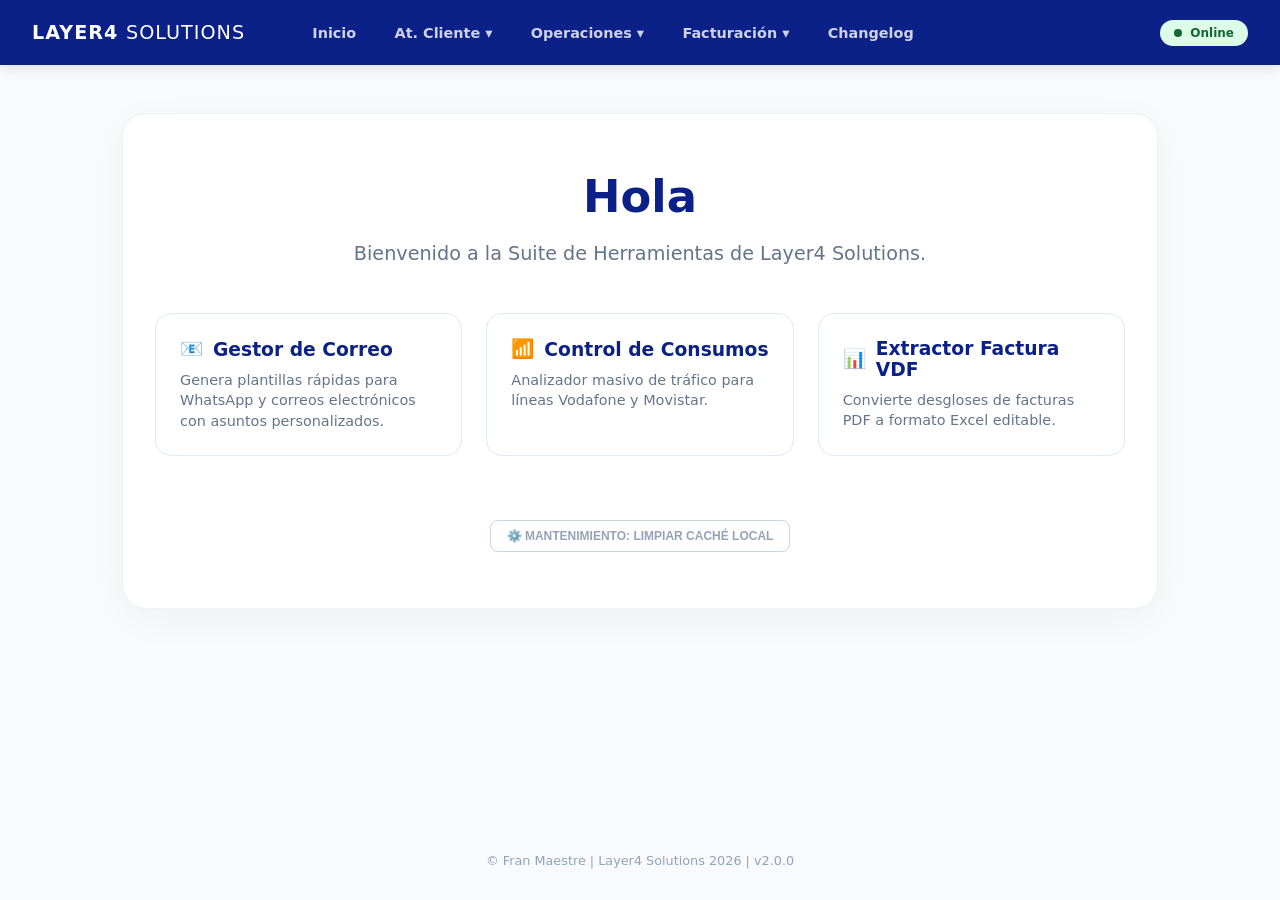
==== index.html @ 0f479251 "Add files via upload" ====
<!DOCTYPE html>
<html lang="es">
<head>
    <meta charset="UTF-8">
    <meta name="viewport" content="width=device-width, initial-scale=1.0">
    <title>Layer4 Solutions - Business Suite v1.9</title>
    <link rel="manifest" href="manifest.json">
    <style>
        :root {
            --primary: #0b2187;
            --primary-light: #1e3a8a;
            --bg: #f8fafc;
            --text-dark: #2d3748;
            --secondary: #64748b;
            --accent: #10b981;
            --white: #ffffff;
        }

        body {
            font-family: 'Segoe UI', system-ui, -apple-system, sans-serif;
            margin: 0;
            background: var(--bg);
            color: var(--text-dark);
            display: flex;
            flex-direction: column;
            min-height: 100vh;
        }

        /* --- NAVEGACIÓN SUPERIOR --- */
        nav {
            background: var(--primary);
            color: white;
            height: 65px;
            display: flex;
            align-items: center;
            padding: 0 2rem;
            position: sticky;
            top: 0;
            z-index: 1000;
            box-shadow: 0 4px 12px rgba(0,0,0,0.1);
        }

        .logo {
            font-weight: 800;
            font-size: 1.2rem;
            margin-right: 3rem;
            letter-spacing: 1px;
            cursor: default;
        }

        .nav-links {
            display: flex;
            list-style: none;
            margin: 0;
            padding: 0;
            height: 100%;
        }

        .nav-item {
            position: relative;
            height: 100%;
            display: flex;
            align-items: center;
        }

        .nav-link {
            padding: 0 1.2rem;
            text-decoration: none;
            color: rgba(255,255,255,0.8);
            font-weight: 600;
            font-size: 0.9rem;
            height: 100%;
            display: flex;
            align-items: center;
            transition: 0.3s;
        }

        .nav-item:hover > .nav-link {
            color: white;
            background: rgba(255,255,255,0.1);
        }

        /* --- DESPLEGABLES (DROPDOWNS) --- */
        .dropdown {
            position: absolute;
            top: 65px;
            left: 0;
            background: white;
            min-width: 220px;
            box-shadow: 0 8px 20px rgba(0,0,0,0.15);
            border-radius: 0 0 8px 8px;
            display: none;
            flex-direction: column;
            overflow: hidden;
            border: 1px solid #e2e8f0;
        }

        .nav-item:hover .dropdown {
            display: flex;
            animation: fadeIn 0.2s ease-out;
        }

        .dropdown-item {
            padding: 14px 20px;
            text-decoration: none;
            color: var(--text-dark);
            font-size: 0.85rem;
            font-weight: 500;
            transition: 0.2s;
            border-bottom: 1px solid #f1f5f9;
        }

        .dropdown-item:last-child { border-bottom: none; }

        .dropdown-item:hover {
            background: #f8fafc;
            color: var(--primary);
            padding-left: 25px;
        }

        @keyframes fadeIn {
            from { opacity: 0; transform: translateY(-10px); }
            to { opacity: 1; transform: translateY(0); }
        }

        /* --- INDICADOR DE RED --- */
        .status-container {
            margin-left: auto;
            display: flex;
            align-items: center;
        }

        #network-status {
            font-size: 0.75rem;
            font-weight: 700;
            padding: 6px 14px;
            border-radius: 20px;
            display: flex;
            align-items: center;
            gap: 8px;
            transition: 0.3s;
        }
        .online { background: #dcfce7; color: #166534; }
        .offline { background: #fee2e2; color: #991b1b; }
        .status-dot { width: 8px; height: 8px; border-radius: 50%; background: currentColor; }

        /* --- CONTENIDO PRINCIPAL --- */
        .container {
            flex: 1;
            padding: 3rem 2rem;
            max-width: 1100px;
            margin: 0 auto;
            width: 100%;
            box-sizing: border-box;
        }

        .welcome-card {
            background: white;
            padding: 3.5rem 2rem;
            border-radius: 24px;
            box-shadow: 0 10px 40px rgba(0,0,0,0.04);
            text-align: center;
            border: 1px solid #edf2f7;
        }

        h1 { font-size: 2.8rem; margin-top: 0; margin-bottom: 0.5rem; color: var(--primary); }
        .subtitle { color: var(--secondary); font-size: 1.2rem; margin-bottom: 3rem; }

        .grid-apps {
            display: grid;
            grid-template-columns: repeat(auto-fit, minmax(300px, 1fr));
            gap: 1.5rem;
            text-align: left;
        }

        .app-card {
            padding: 1.5rem;
            background: #fff;
            border-radius: 16px;
            border: 1px solid #e2e8f0;
            text-decoration: none;
            color: inherit;
            transition: all 0.3s ease;
            display: flex;
            flex-direction: column;
            gap: 10px;
        }

        .app-card:hover {
            border-color: var(--primary);
            transform: translateY(-5px);
            box-shadow: 0 12px 20px rgba(11, 33, 135, 0.08);
        }

        .app-card h3 { margin: 0; color: var(--primary); display: flex; align-items: center; gap: 10px; }
        .app-card p { margin: 0; font-size: 0.9rem; color: var(--secondary); line-height: 1.4; }

        /* --- FOOTER & MANTENIMIENTO --- */
        footer { margin-top: auto; padding: 2rem; text-align: center; }
        
        .btn-clean {
            background: white; border: 1px solid #cbd5e1;
            color: #94a3b8; padding: 8px 16px; border-radius: 8px;
            font-size: 0.75rem; cursor: pointer; transition: 0.3s;
            font-weight: 600;
        }
        .btn-clean:hover { color: #f56565; border-color: #f56565; background: #fff5f5; }

        /* --- POPUP ACTUALIZACIÓN --- */
        #update-toast {
            position: fixed; bottom: 30px; right: 30px; background: #1e293b; color: white;
            padding: 1.2rem 1.8rem; border-radius: 16px; display: none; align-items: center; gap: 20px;
            box-shadow: 0 20px 40px rgba(0,0,0,0.4); z-index: 10001;
            animation: slideIn 0.5s cubic-bezier(0.175, 0.885, 0.32, 1.275);
        }
        @keyframes slideIn { from { transform: translateY(100px); opacity: 0; } to { transform: translateY(0); opacity: 1; } }

        .btn-update-now {
            background: var(--accent); border: none; color: white; padding: 10px 20px;
            border-radius: 8px; cursor: pointer; font-weight: 800; font-size: 0.9rem;
        }
    </style>
</head>
<body>

    <nav>
        <div class="logo">LAYER4 <span style="font-weight: 300;">SOLUTIONS</span></div>
        
        <ul class="nav-links">
            <li class="nav-item"><a href="index.html" class="nav-link">Inicio</a></li>
            
            <li class="nav-item">
                <a href="#" class="nav-link">At. Cliente ▾</a>
                <div class="dropdown">
                    <a href="atencion_cliente.html" class="dropdown-item">Gestor y Correo</a>
                </div>
            </li>

            <li class="nav-item">
                <a href="#" class="nav-link">Operaciones ▾</a>
                <div class="dropdown">
                    <a href="consumos_v3.html" class="dropdown-item">Consumos Roaming</a>
                </div>
            </li>

            <li class="nav-item">
                <a href="#" class="nav-link">Facturación ▾</a>
                <div class="dropdown">
                    <a href="vozydatos_exp.html" class="dropdown-item">Vodafone (PDF)</a>
                    <a href="calculadoras.html" class="dropdown-item">Herramientas precios</a>
                </div>
            </li>

            <li class="nav-item"><a href="changelog.html" class="nav-link">Changelog</a></li>
        </ul>

        <div class="status-container">
            <div id="network-status" class="online">
                <div class="status-dot"></div>
                <span id="status-text">Online</span>
            </div>
        </div>
    </nav>

    <main class="container">
        <div class="welcome-card">
            <h1>Hola</h1>
            <p class="subtitle">Bienvenido a la Suite de Herramientas de Layer4 Solutions.</p>
            
            <div class="grid-apps">
                <a href="atencion_cliente.html" class="app-card">
                    <h3><span>📧</span> Gestor de Correo</h3>
                    <p>Genera plantillas rápidas para WhatsApp y correos electrónicos con asuntos personalizados.</p>
                </a>
                <a href="consumos_v3.html" class="app-card">
                    <h3><span>📶</span> Control de Consumos</h3>
                    <p>Analizador masivo de tráfico para líneas Vodafone y Movistar.</p>
                </a>
                <a href="vozydatos_exp.html" class="app-card">
                    <h3><span>📊</span> Extractor Factura VDF</h3>
                    <p>Convierte desgloses de facturas PDF a formato Excel editable.</p>
                </a>
            </div>

            <div style="margin-top: 4rem;">
                <button class="btn-clean" onclick="limpiarCacheManual()">⚙️ MANTENIMIENTO: LIMPIAR CACHÉ LOCAL</button>
            </div>
        </div>
    </main>

    <footer>
        <div style="font-size: 0.8rem; color: #94a3b8;">
            &copy; Fran Maestre | Layer4 Solutions 2026 | v2.0.0
        </div>
    </footer>

    <div id="update-toast">
        <div style="display: flex; flex-direction: column; gap: 4px;">
            <span style="font-weight: 800; font-size: 1rem;">🚀 Actualización disponible</span>
            <span style="font-size: 0.8rem; opacity: 0.8;">Hay una nueva versión de la suite lista.</span>
        </div>
        <button class="btn-update-now" onclick="actualizarApp()">ACTUALIZAR</button>
    </div>

    <script>
        // --- GESTIÓN DE ESTADO DE RED ---
        function updateOnlineStatus() {
            const status = document.getElementById('network-status');
            const text = document.getElementById('status-text');
            if (navigator.onLine) {
                status.className = 'online';
                text.innerText = 'Online';
            } else {
                status.className = 'offline';
                text.innerText = 'Modo Offline';
            }
        }
        window.addEventListener('online', updateOnlineStatus);
        window.addEventListener('offline', updateOnlineStatus);
        updateOnlineStatus();

        // --- LÓGICA PWA (Service Worker y Actualización) ---
        let newWorker;

        if ('serviceWorker' in navigator) {
            // Registramos el sw sin timestamp para evitar bucles, el navegador ya gestiona el cambio de archivo
            navigator.serviceWorker.register('sw.js').then(reg => {
                
                // Comprobamos si hay una actualización esperando de una sesión anterior
                if (reg.waiting) {
                    newWorker = reg.waiting;
                    showUpdateToast();
                }

                reg.addEventListener('updatefound', () => {
                    newWorker = reg.installing;
                    newWorker.addEventListener('statechange', () => {
                        // Solo mostramos el aviso cuando el nuevo SW está instalado
                        if (newWorker.state === 'installed' && navigator.serviceWorker.controller) {
                            showUpdateToast();
                        }
                    });
                });
            });

            // Escuchar el cambio de controlador para recargar la página
            let refreshing = false;
            navigator.serviceWorker.addEventListener('controllerchange', () => {
                if (refreshing) return;
                window.location.reload();
                refreshing = true;
            });
        }

        function showUpdateToast() {
            document.getElementById('update-toast').style.display = 'flex';
        }

        function actualizarApp() {
            if (newWorker) {
                newWorker.postMessage({ action: 'skipWaiting' });
            }
        }

        // --- LIMPIEZA MANUAL DE EMERGENCIA ---
        async function limpiarCacheManual() {
            if (confirm("Esta acción borrará todos los archivos guardados localmente y forzará la descarga de la última versión desde GitHub. ¿Continuar?")) {
                try {
                    const cacheNames = await caches.keys();
                    await Promise.all(cacheNames.map(name => caches.delete(name)));
                    
                    const registrations = await navigator.serviceWorker.getRegistrations();
                    for (let registration of registrations) {
                        await registration.unregister();
                    }
                    
                    alert("Caché limpiada. La aplicación se reiniciará.");
                    window.location.reload(true);
                } catch (err) {
                    alert("Error al limpiar la caché: " + err);
                }
            }
        }
    </script>
</body>
</html>
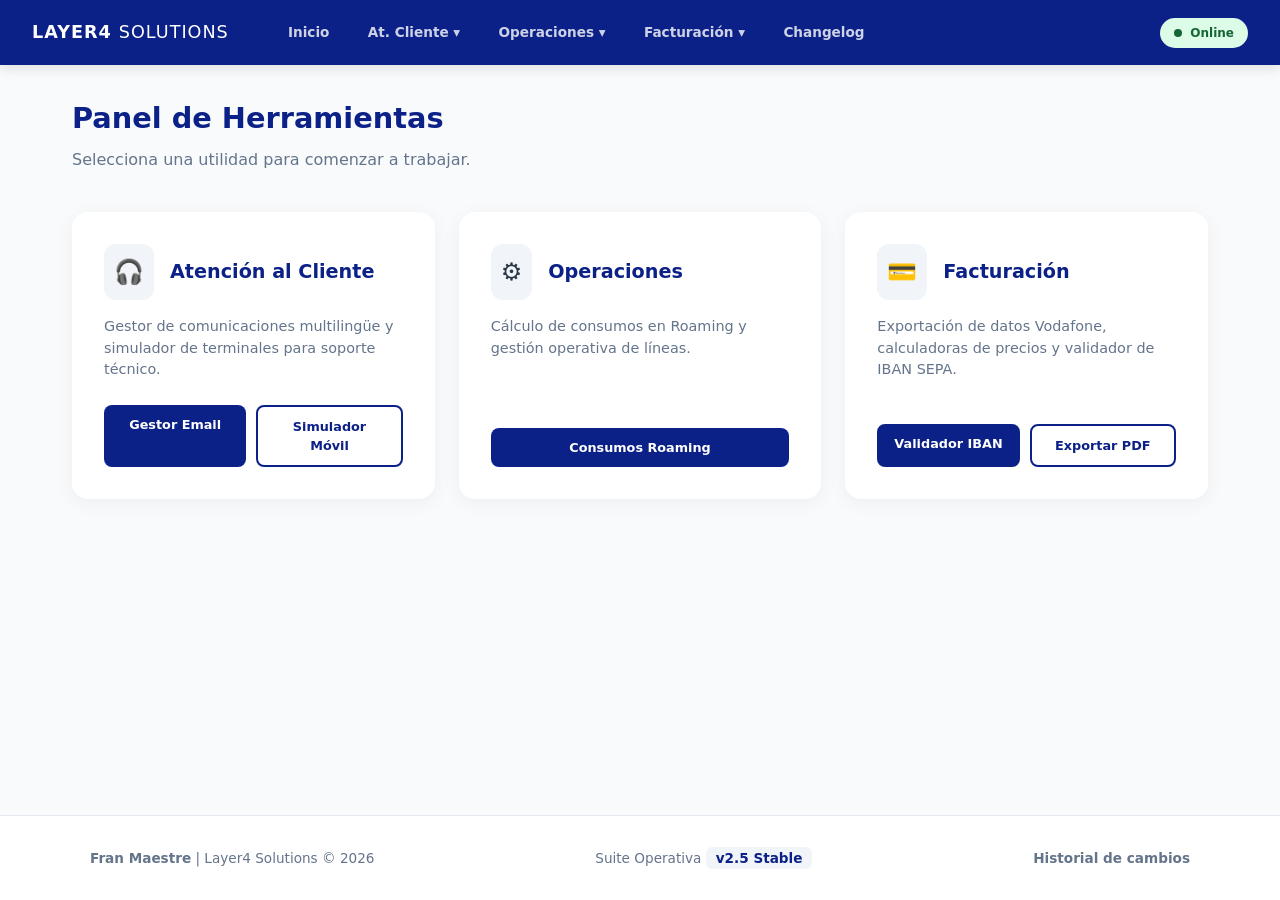
==== commit ecdd1e95: "Add files via upload" ====
--- a/index.html
+++ b/index.html
@@ -3,384 +3,76 @@
 <head>
     <meta charset="UTF-8">
     <meta name="viewport" content="width=device-width, initial-scale=1.0">
-    <title>Layer4 Solutions - Business Suite v1.9</title>
+    <title>Layer4 Solutions - Business Suite v2.5</title>
     <link rel="manifest" href="manifest.json">
-    <style>
-        :root {
-            --primary: #0b2187;
-            --primary-light: #1e3a8a;
-            --bg: #f8fafc;
-            --text-dark: #2d3748;
-            --secondary: #64748b;
-            --accent: #10b981;
-            --white: #ffffff;
-        }
-
-        body {
-            font-family: 'Segoe UI', system-ui, -apple-system, sans-serif;
-            margin: 0;
-            background: var(--bg);
-            color: var(--text-dark);
-            display: flex;
-            flex-direction: column;
-            min-height: 100vh;
-        }
-
-        /* --- NAVEGACIÓN SUPERIOR --- */
-        nav {
-            background: var(--primary);
-            color: white;
-            height: 65px;
-            display: flex;
-            align-items: center;
-            padding: 0 2rem;
-            position: sticky;
-            top: 0;
-            z-index: 1000;
-            box-shadow: 0 4px 12px rgba(0,0,0,0.1);
-        }
-
-        .logo {
-            font-weight: 800;
-            font-size: 1.2rem;
-            margin-right: 3rem;
-            letter-spacing: 1px;
-            cursor: default;
-        }
-
-        .nav-links {
-            display: flex;
-            list-style: none;
-            margin: 0;
-            padding: 0;
-            height: 100%;
-        }
-
-        .nav-item {
-            position: relative;
-            height: 100%;
-            display: flex;
-            align-items: center;
-        }
-
-        .nav-link {
-            padding: 0 1.2rem;
-            text-decoration: none;
-            color: rgba(255,255,255,0.8);
-            font-weight: 600;
-            font-size: 0.9rem;
-            height: 100%;
-            display: flex;
-            align-items: center;
-            transition: 0.3s;
-        }
-
-        .nav-item:hover > .nav-link {
-            color: white;
-            background: rgba(255,255,255,0.1);
-        }
-
-        /* --- DESPLEGABLES (DROPDOWNS) --- */
-        .dropdown {
-            position: absolute;
-            top: 65px;
-            left: 0;
-            background: white;
-            min-width: 220px;
-            box-shadow: 0 8px 20px rgba(0,0,0,0.15);
-            border-radius: 0 0 8px 8px;
-            display: none;
-            flex-direction: column;
-            overflow: hidden;
-            border: 1px solid #e2e8f0;
-        }
-
-        .nav-item:hover .dropdown {
-            display: flex;
-            animation: fadeIn 0.2s ease-out;
-        }
-
-        .dropdown-item {
-            padding: 14px 20px;
-            text-decoration: none;
-            color: var(--text-dark);
-            font-size: 0.85rem;
-            font-weight: 500;
-            transition: 0.2s;
-            border-bottom: 1px solid #f1f5f9;
-        }
-
-        .dropdown-item:last-child { border-bottom: none; }
-
-        .dropdown-item:hover {
-            background: #f8fafc;
-            color: var(--primary);
-            padding-left: 25px;
-        }
-
-        @keyframes fadeIn {
-            from { opacity: 0; transform: translateY(-10px); }
-            to { opacity: 1; transform: translateY(0); }
-        }
-
-        /* --- INDICADOR DE RED --- */
-        .status-container {
-            margin-left: auto;
-            display: flex;
-            align-items: center;
-        }
-
-        #network-status {
-            font-size: 0.75rem;
-            font-weight: 700;
-            padding: 6px 14px;
-            border-radius: 20px;
-            display: flex;
-            align-items: center;
-            gap: 8px;
-            transition: 0.3s;
-        }
-        .online { background: #dcfce7; color: #166534; }
-        .offline { background: #fee2e2; color: #991b1b; }
-        .status-dot { width: 8px; height: 8px; border-radius: 50%; background: currentColor; }
-
-        /* --- CONTENIDO PRINCIPAL --- */
-        .container {
-            flex: 1;
-            padding: 3rem 2rem;
-            max-width: 1100px;
-            margin: 0 auto;
-            width: 100%;
-            box-sizing: border-box;
-        }
-
-        .welcome-card {
-            background: white;
-            padding: 3.5rem 2rem;
-            border-radius: 24px;
-            box-shadow: 0 10px 40px rgba(0,0,0,0.04);
-            text-align: center;
-            border: 1px solid #edf2f7;
-        }
-
-        h1 { font-size: 2.8rem; margin-top: 0; margin-bottom: 0.5rem; color: var(--primary); }
-        .subtitle { color: var(--secondary); font-size: 1.2rem; margin-bottom: 3rem; }
-
-        .grid-apps {
-            display: grid;
-            grid-template-columns: repeat(auto-fit, minmax(300px, 1fr));
-            gap: 1.5rem;
-            text-align: left;
-        }
-
-        .app-card {
-            padding: 1.5rem;
-            background: #fff;
-            border-radius: 16px;
-            border: 1px solid #e2e8f0;
-            text-decoration: none;
-            color: inherit;
-            transition: all 0.3s ease;
-            display: flex;
-            flex-direction: column;
-            gap: 10px;
-        }
-
-        .app-card:hover {
-            border-color: var(--primary);
-            transform: translateY(-5px);
-            box-shadow: 0 12px 20px rgba(11, 33, 135, 0.08);
-        }
-
-        .app-card h3 { margin: 0; color: var(--primary); display: flex; align-items: center; gap: 10px; }
-        .app-card p { margin: 0; font-size: 0.9rem; color: var(--secondary); line-height: 1.4; }
-
-        /* --- FOOTER & MANTENIMIENTO --- */
-        footer { margin-top: auto; padding: 2rem; text-align: center; }
-        
-        .btn-clean {
-            background: white; border: 1px solid #cbd5e1;
-            color: #94a3b8; padding: 8px 16px; border-radius: 8px;
-            font-size: 0.75rem; cursor: pointer; transition: 0.3s;
-            font-weight: 600;
-        }
-        .btn-clean:hover { color: #f56565; border-color: #f56565; background: #fff5f5; }
-
-        /* --- POPUP ACTUALIZACIÓN --- */
-        #update-toast {
-            position: fixed; bottom: 30px; right: 30px; background: #1e293b; color: white;
-            padding: 1.2rem 1.8rem; border-radius: 16px; display: none; align-items: center; gap: 20px;
-            box-shadow: 0 20px 40px rgba(0,0,0,0.4); z-index: 10001;
-            animation: slideIn 0.5s cubic-bezier(0.175, 0.885, 0.32, 1.275);
-        }
-        @keyframes slideIn { from { transform: translateY(100px); opacity: 0; } to { transform: translateY(0); opacity: 1; } }
-
-        .btn-update-now {
-            background: var(--accent); border: none; color: white; padding: 10px 20px;
-            border-radius: 8px; cursor: pointer; font-weight: 800; font-size: 0.9rem;
-        }
-    </style>
-</head>
+    
+    <link rel="stylesheet" href="style/style.css"> <link rel="stylesheet" href="style/index.css"> </head>
 <body>
 
-    <nav>
-        <div class="logo">LAYER4 <span style="font-weight: 300;">SOLUTIONS</span></div>
-        
-        <ul class="nav-links">
-            <li class="nav-item"><a href="index.html" class="nav-link">Inicio</a></li>
-            
-            <li class="nav-item">
-                <a href="#" class="nav-link">At. Cliente ▾</a>
-                <div class="dropdown">
-                    <a href="atencion_cliente.html" class="dropdown-item">Gestor y Correo</a>
+    <div id="nav-placeholder"></div>
+
+    <main class="main-content">
+        <header style="margin-bottom: 2.5rem;">
+            <h1 style="font-size: 1.8rem; margin-bottom: 0.5rem; color: var(--primary);">Panel de Herramientas</h1>
+            <p style="color: var(--secondary);">Selecciona una utilidad para comenzar a trabajar.</p>
+        </header>
+
+        <div class="tool-grid">
+            <div class="card">
+                <div class="card-header">
+                    <span class="card-icon">🎧</span>
+                    <h3>Atención al Cliente</h3>
                 </div>
-            </li>
-
-            <li class="nav-item">
-                <a href="#" class="nav-link">Operaciones ▾</a>
-                <div class="dropdown">
-                    <a href="consumos_v3.html" class="dropdown-item">Consumos Roaming</a>
+                <p>Gestor de comunicaciones multilingüe y simulador de terminales para soporte técnico.</p>
+                <div class="btn-group">
+                    <a href="atencion_cliente.html" class="btn">Gestor Email</a>
+                    <a href="guias_terminales.html" class="btn btn-outline">Simulador Móvil</a>
                 </div>
-            </li>
-
-            <li class="nav-item">
-                <a href="#" class="nav-link">Facturación ▾</a>
-                <div class="dropdown">
-                    <a href="vozydatos_exp.html" class="dropdown-item">Vodafone (PDF)</a>
-                    <a href="calculadoras.html" class="dropdown-item">Herramientas precios</a>
-                </div>
-            </li>
-
-            <li class="nav-item"><a href="changelog.html" class="nav-link">Changelog</a></li>
-        </ul>
-
-        <div class="status-container">
-            <div id="network-status" class="online">
-                <div class="status-dot"></div>
-                <span id="status-text">Online</span>
-            </div>
-        </div>
-    </nav>
-
-    <main class="container">
-        <div class="welcome-card">
-            <h1>Hola</h1>
-            <p class="subtitle">Bienvenido a la Suite de Herramientas de Layer4 Solutions.</p>
-            
-            <div class="grid-apps">
-                <a href="atencion_cliente.html" class="app-card">
-                    <h3><span>📧</span> Gestor de Correo</h3>
-                    <p>Genera plantillas rápidas para WhatsApp y correos electrónicos con asuntos personalizados.</p>
-                </a>
-                <a href="consumos_v3.html" class="app-card">
-                    <h3><span>📶</span> Control de Consumos</h3>
-                    <p>Analizador masivo de tráfico para líneas Vodafone y Movistar.</p>
-                </a>
-                <a href="vozydatos_exp.html" class="app-card">
-                    <h3><span>📊</span> Extractor Factura VDF</h3>
-                    <p>Convierte desgloses de facturas PDF a formato Excel editable.</p>
-                </a>
             </div>
 
-            <div style="margin-top: 4rem;">
-                <button class="btn-clean" onclick="limpiarCacheManual()">⚙️ MANTENIMIENTO: LIMPIAR CACHÉ LOCAL</button>
+            <div class="card">
+                <div class="card-header">
+                    <span class="card-icon">⚙️</span>
+                    <h3>Operaciones</h3>
+                </div>
+                <p>Cálculo de consumos en Roaming y gestión operativa de líneas.</p>
+                <div class="btn-group">
+                    <a href="consumos_v3.html" class="btn">Consumos Roaming</a>
+                </div>
             </div>
+
+            <div class="card">
+                <div class="card-header">
+                    <span class="card-icon">💳</span>
+                    <h3>Facturación</h3>
+                </div>
+                <p>Exportación de datos Vodafone, calculadoras de precios y validador de IBAN SEPA.</p>
+                <div class="btn-group">
+                    <a href="validador_iban.html" class="btn">Validador IBAN</a>
+                    <a href="vozydatos_exp.html" class="btn btn-outline">Exportar PDF</a>
+                </div>
+            </div>
+            <!--
+            <div class="card">
+                <div class="card-header">
+                    <span class="card-icon">📋</span>
+                    <h3>Historial</h3>
+                </div>
+                <p>Registro de actualizaciones, correcciones de errores y nuevas funcionalidades.</p>
+                <div class="btn-group">
+                    <a href="changelog.html" class="btn">Ver Changelog</a>
+                </div>
+            </div> -->
         </div>
     </main>
 
-    <footer>
-        <div style="font-size: 0.8rem; color: #94a3b8;">
-            &copy; Fran Maestre | Layer4 Solutions 2026 | v2.0.0
-        </div>
-    </footer>
+    <div id="footer-placeholder"></div>
 
     <div id="update-toast">
-        <div style="display: flex; flex-direction: column; gap: 4px;">
-            <span style="font-weight: 800; font-size: 1rem;">🚀 Actualización disponible</span>
-            <span style="font-size: 0.8rem; opacity: 0.8;">Hay una nueva versión de la suite lista.</span>
-        </div>
-        <button class="btn-update-now" onclick="actualizarApp()">ACTUALIZAR</button>
+        <span>🚀 Actualización v2.5 disponible</span>
+        <button onclick="actualizarApp()">Actualizar</button>
     </div>
 
-    <script>
-        // --- GESTIÓN DE ESTADO DE RED ---
-        function updateOnlineStatus() {
-            const status = document.getElementById('network-status');
-            const text = document.getElementById('status-text');
-            if (navigator.onLine) {
-                status.className = 'online';
-                text.innerText = 'Online';
-            } else {
-                status.className = 'offline';
-                text.innerText = 'Modo Offline';
-            }
-        }
-        window.addEventListener('online', updateOnlineStatus);
-        window.addEventListener('offline', updateOnlineStatus);
-        updateOnlineStatus();
-
-        // --- LÓGICA PWA (Service Worker y Actualización) ---
-        let newWorker;
-
-        if ('serviceWorker' in navigator) {
-            // Registramos el sw sin timestamp para evitar bucles, el navegador ya gestiona el cambio de archivo
-            navigator.serviceWorker.register('sw.js').then(reg => {
-                
-                // Comprobamos si hay una actualización esperando de una sesión anterior
-                if (reg.waiting) {
-                    newWorker = reg.waiting;
-                    showUpdateToast();
-                }
-
-                reg.addEventListener('updatefound', () => {
-                    newWorker = reg.installing;
-                    newWorker.addEventListener('statechange', () => {
-                        // Solo mostramos el aviso cuando el nuevo SW está instalado
-                        if (newWorker.state === 'installed' && navigator.serviceWorker.controller) {
-                            showUpdateToast();
-                        }
-                    });
-                });
-            });
-
-            // Escuchar el cambio de controlador para recargar la página
-            let refreshing = false;
-            navigator.serviceWorker.addEventListener('controllerchange', () => {
-                if (refreshing) return;
-                window.location.reload();
-                refreshing = true;
-            });
-        }
-
-        function showUpdateToast() {
-            document.getElementById('update-toast').style.display = 'flex';
-        }
-
-        function actualizarApp() {
-            if (newWorker) {
-                newWorker.postMessage({ action: 'skipWaiting' });
-            }
-        }
-
-        // --- LIMPIEZA MANUAL DE EMERGENCIA ---
-        async function limpiarCacheManual() {
-            if (confirm("Esta acción borrará todos los archivos guardados localmente y forzará la descarga de la última versión desde GitHub. ¿Continuar?")) {
-                try {
-                    const cacheNames = await caches.keys();
-                    await Promise.all(cacheNames.map(name => caches.delete(name)));
-                    
-                    const registrations = await navigator.serviceWorker.getRegistrations();
-                    for (let registration of registrations) {
-                        await registration.unregister();
-                    }
-                    
-                    alert("Caché limpiada. La aplicación se reiniciará.");
-                    window.location.reload(true);
-                } catch (err) {
-                    alert("Error al limpiar la caché: " + err);
-                }
-            }
-        }
-    </script>
+    <script src="scripts/main.js" defer></script>
 </body>
 </html>
--- a/style/style.css
+++ b/style/style.css
@@ -0,0 +1,250 @@
+/* =========================================
+   ESTILOS GLOBALES - LAYER4 SOLUTIONS v2.5
+   ========================================= */
+
+:root {
+    --primary: #0b2187;
+    --primary-light: #1e3a8a;
+    --bg: #f8fafc;
+    --text-dark: #2d3748;
+    --secondary: #64748b;
+    --accent: #10b981;
+    --white: #ffffff;
+    --error: #f56565;
+    --border: #e2e8f0;
+}
+
+* {
+    margin: 0;
+    padding: 0;
+    box-sizing: border-box;
+}
+
+body {
+    font-family: 'Segoe UI', system-ui, -apple-system, sans-serif;
+    background: var(--bg);
+    color: var(--text-dark);
+    display: flex;
+    flex-direction: column;
+    min-height: 100vh; /* Permite que el footer sea "sticky" */
+    line-height: 1.5;
+}
+
+/* --- NAVEGACIÓN PRINCIPAL --- */
+nav {
+    background: var(--primary);
+    color: var(--white);
+    height: 65px;
+    display: flex;
+    align-items: center;
+    padding: 0 2rem;
+    position: sticky;
+    top: 0;
+    z-index: 1000;
+    box-shadow: 0 4px 12px rgba(0,0,0,0.1);
+}
+
+.logo {
+    font-weight: 800;
+    font-size: 1.1rem;
+    margin-right: 2.5rem;
+    letter-spacing: 1px;
+}
+
+.nav-links {
+    display: flex;
+    list-style: none;
+    margin: 0;
+    padding: 0;
+    height: 100%;
+}
+
+.nav-item {
+    position: relative;
+    height: 100%;
+    display: flex;
+    align-items: center;
+}
+
+.nav-link {
+    padding: 0 1.2rem;
+    text-decoration: none;
+    color: rgba(255,255,255,0.8);
+    font-weight: 600;
+    font-size: 0.85rem;
+    height: 100%;
+    display: flex;
+    align-items: center;
+    transition: 0.2s;
+}
+
+.nav-item:hover > .nav-link {
+    color: var(--white);
+    background: rgba(255,255,255,0.1);
+}
+
+/* --- MENÚS DESPLEGABLES --- */
+.dropdown {
+    position: absolute;
+    top: 65px;
+    left: 0;
+    background: var(--white) !important;
+    min-width: 220px;
+    box-shadow: 0 8px 20px rgba(0,0,0,0.15);
+    display: none;
+    flex-direction: column;
+    border: 1px solid var(--border);
+    border-radius: 0 0 8px 8px;
+}
+
+.nav-item:hover .dropdown {
+    display: flex;
+}
+
+.dropdown-item {
+    padding: 14px 20px;
+    text-decoration: none;
+    color: var(--text-dark) !important;
+    font-size: 0.85rem;
+    font-weight: 600;
+    border-bottom: 1px solid #f1f5f9;
+    transition: 0.2s;
+}
+
+.dropdown-item:hover {
+    background: #f8fafc !important;
+    color: var(--primary) !important;
+    padding-left: 25px;
+}
+
+/* --- INDICADOR DE RED --- */
+.status-container {
+    margin-left: auto;
+}
+
+#network-status {
+    font-size: 0.75rem;
+    font-weight: 700;
+    padding: 6px 14px;
+    border-radius: 20px;
+    display: flex;
+    align-items: center;
+    gap: 8px;
+}
+
+.status-dot {
+    width: 8px;
+    height: 8px;
+    border-radius: 50%;
+    background: currentColor;
+}
+
+.online { background: #dcfce7; color: #166534; }
+.offline { background: #fee2e2; color: #991b1b; }
+
+/* --- CONTENIDO PRINCIPAL --- */
+.main-content {
+    flex: 1; /* Ocupa el espacio restante para empujar el footer */
+    padding: 2rem;
+    width: 100%;
+    max-width: 1200px;
+    margin: 0 auto;
+}
+
+/* --- FOOTER MODULAR --- */
+footer {
+    background: var(--white);
+    padding: 2rem;
+    border-top: 1px solid var(--border);
+    color: var(--secondary);
+    font-size: 0.85rem;
+}
+
+.footer-content {
+    max-width: 1100px;
+    margin: 0 auto;
+    display: flex;
+    justify-content: space-between;
+    align-items: center;
+    flex-wrap: wrap;
+    gap: 1rem;
+}
+
+.badge-version {
+    background: #f1f5f9;
+    padding: 3px 10px;
+    border-radius: 6px;
+    font-weight: 700;
+    color: var(--primary);
+}
+
+/* --- TOAST DE ACTUALIZACIÓN --- */
+#update-toast {
+    position: fixed;
+    bottom: 30px;
+    right: 30px;
+    background: var(--text-dark);
+    color: var(--white);
+    padding: 1.2rem;
+    border-radius: 12px;
+    display: none;
+    align-items: center;
+    gap: 20px;
+    z-index: 10001;
+    box-shadow: 0 10px 40px rgba(0,0,0,0.4);
+    animation: slideUp 0.4s ease-out;
+}
+
+#update-toast button {
+    background: var(--accent);
+    color: var(--white);
+    border: none;
+    padding: 8px 16px;
+    border-radius: 6px;
+    font-weight: 700;
+    cursor: pointer;
+    transition: 0.2s;
+}
+
+#update-toast button:hover {
+    transform: scale(1.05);
+}
+
+@keyframes slideUp {
+    from { opacity: 0; transform: translateY(20px); }
+    to { opacity: 1; transform: translateY(0); }
+}
+
+/* --- ESTILOS DE FORMULARIO GLOBALES --- */
+input[type="text"], 
+input[type="number"], 
+select, 
+textarea {
+    width: 100%;
+    padding: 12px 15px;
+    border-radius: 10px; /* Aquí recuperamos el redondeo */
+    border: 1px solid var(--border);
+    background-color: var(--white);
+    font-family: inherit;
+    font-size: 0.9rem;
+    color: var(--text-dark);
+    outline: none;
+    transition: all 0.2s ease;
+}
+
+/* Efecto al hacer clic en el cajetín */
+input:focus, select:focus {
+    border-color: var(--primary);
+    box-shadow: 0 0 0 3px rgba(11, 33, 135, 0.1);
+}
+
+/* Estilo para los labels (etiquetas) */
+label {
+    display: block;
+    font-size: 0.7rem;
+    font-weight: 800;
+    color: var(--secondary);
+    text-transform: uppercase;
+    margin-bottom: 5px;
+    letter-spacing: 0.5px;
+}
--- a/style/index.css
+++ b/style/index.css
@@ -0,0 +1,77 @@
+/* style/index.css */
+
+.tool-grid {
+    display: grid;
+    grid-template-columns: repeat(auto-fit, minmax(300px, 1fr));
+    gap: 1.5rem;
+}
+
+.card {
+    background: var(--white);
+    padding: 2rem;
+    border-radius: 16px;
+    box-shadow: 0 4px 20px rgba(0,0,0,0.05);
+    transition: transform 0.3s, box-shadow 0.3s;
+    display: flex;
+    flex-direction: column;
+}
+
+.card:hover {
+    transform: translateY(-5px);
+    box-shadow: 0 12px 30px rgba(0,0,0,0.1);
+}
+
+.card-header {
+    display: flex;
+    align-items: center;
+    gap: 1rem;
+    margin-bottom: 1rem;
+}
+
+.card-icon {
+    font-size: 1.5rem;
+    background: #f1f5f9;
+    padding: 10px;
+    border-radius: 12px;
+}
+
+.card h3 {
+    margin: 0;
+    font-size: 1.2rem;
+    color: var(--primary);
+}
+
+.card p {
+    color: var(--secondary);
+    font-size: 0.9rem;
+    margin-bottom: 1.5rem;
+    flex: 1;
+}
+
+.btn-group {
+    display: flex;
+    gap: 10px;
+}
+
+.btn {
+    text-decoration: none;
+    padding: 10px 15px;
+    border-radius: 8px;
+    font-weight: 700;
+    font-size: 0.8rem;
+    background: var(--primary);
+    color: white;
+    transition: 0.2s;
+    text-align: center;
+    flex: 1;
+}
+
+.btn-outline {
+    background: transparent;
+    border: 2px solid var(--primary);
+    color: var(--primary);
+}
+
+.btn:hover {
+    opacity: 0.9;
+}
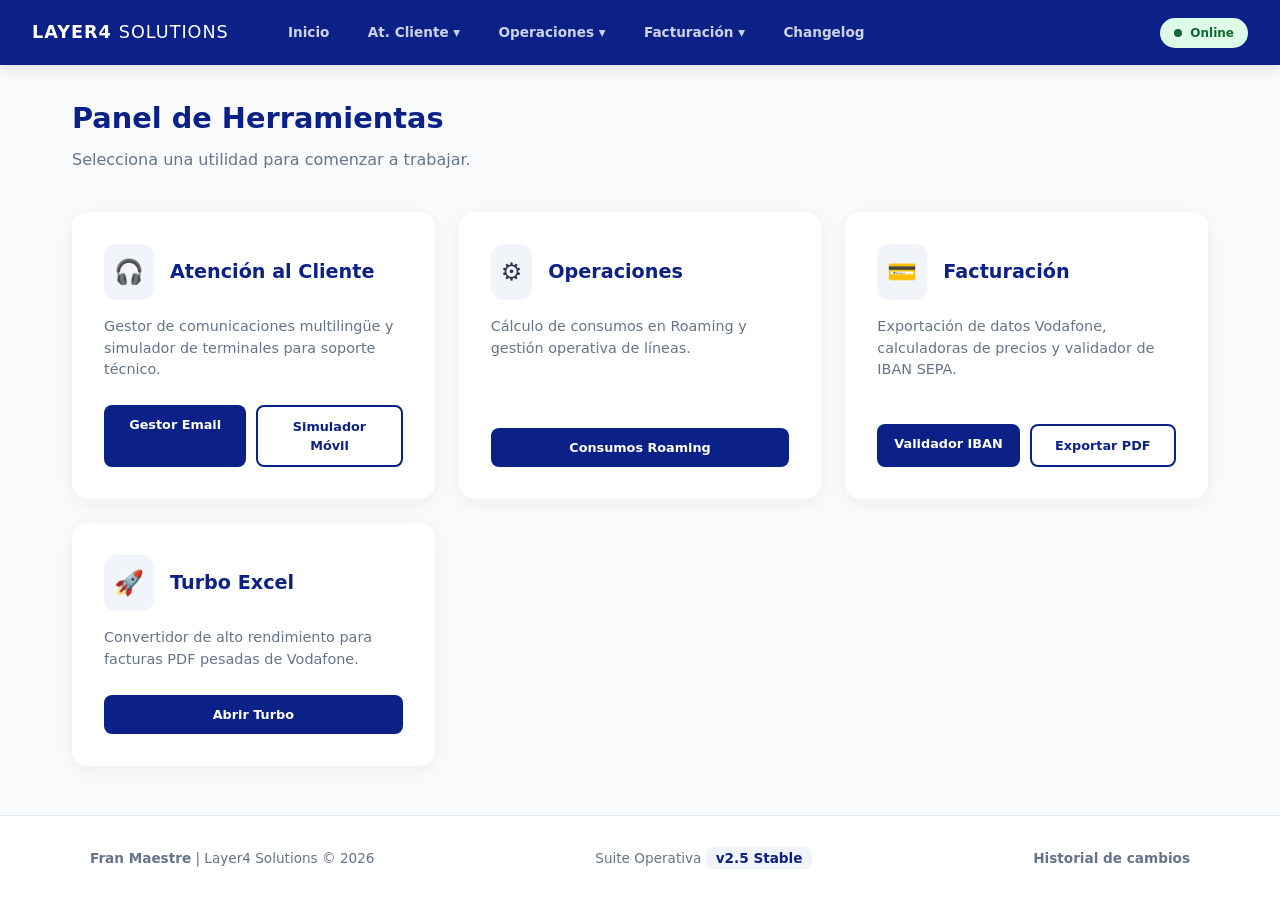
==== commit c2335587: "Add Turbo Excel tool card to index.html" ====
--- a/index.html
+++ b/index.html
@@ -52,6 +52,17 @@
                     <a href="vozydatos_exp.html" class="btn btn-outline">Exportar PDF</a>
                 </div>
             </div>
+
+            <div class="card">
+                <div class="card-header">
+                    <span class="card-icon">🚀</span>
+                    <h3>Turbo Excel</h3>
+                </div>
+                <p>Convertidor de alto rendimiento para facturas PDF pesadas de Vodafone.</p>
+                <div class="btn-group">
+                    <a href="extractor_turbo_vodafone.html" class="btn">Abrir Turbo</a>
+                </div>
+            </div>
             <!--
             <div class="card">
                 <div class="card-header">
@@ -75,4 +86,4 @@
 
     <script src="scripts/main.js" defer></script>
 </body>
-</html>+</html>
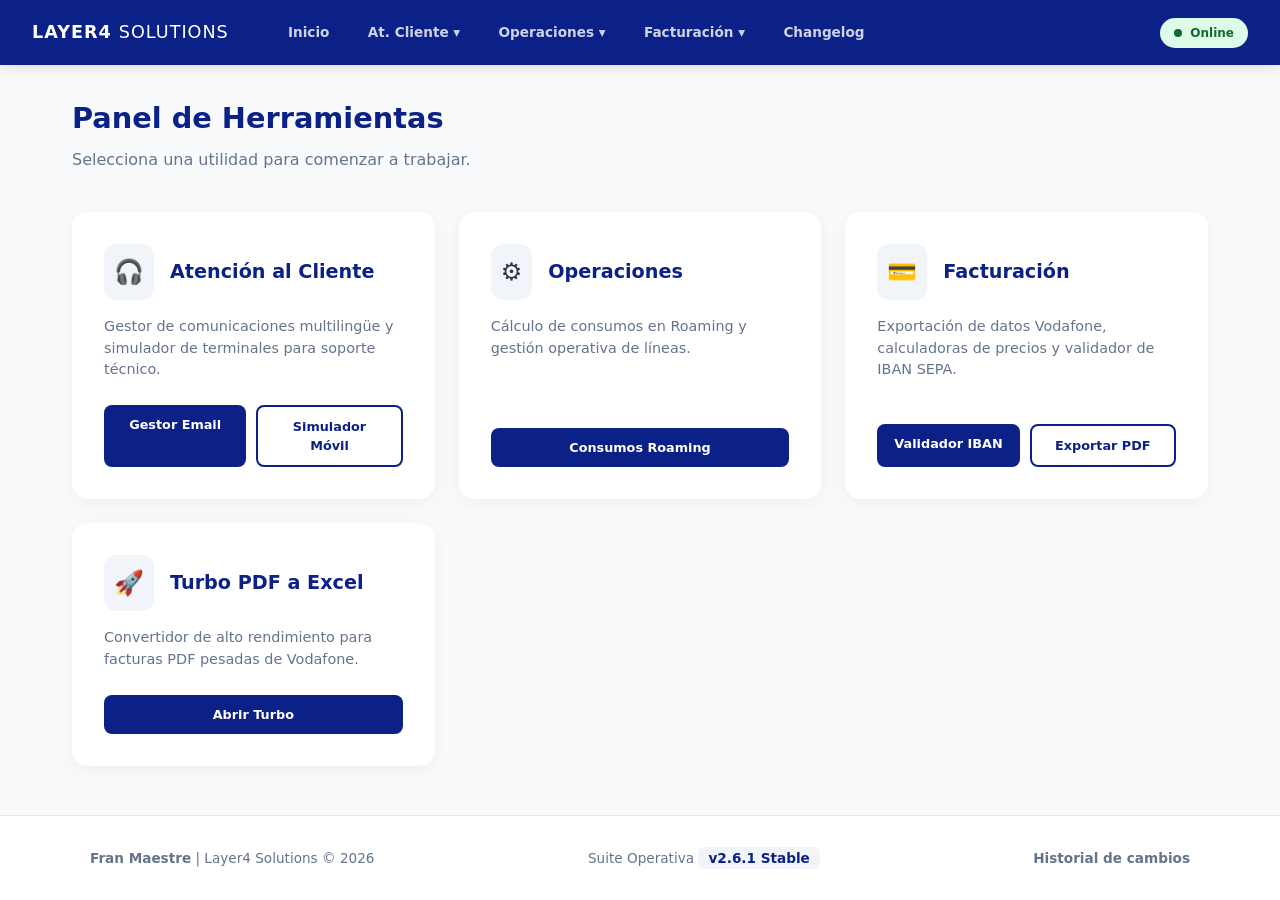
==== commit 92ccdbb2: "Fix HTML encoding issues in index.html" ====
--- a/index.html
+++ b/index.html
@@ -56,7 +56,7 @@
             <div class="card">
                 <div class="card-header">
                     <span class="card-icon">🚀</span>
-                    <h3>Turbo Excel</h3>
+                    <h3>Turbo PDF a Excel</h3>
                 </div>
                 <p>Convertidor de alto rendimiento para facturas PDF pesadas de Vodafone.</p>
                 <div class="btn-group">
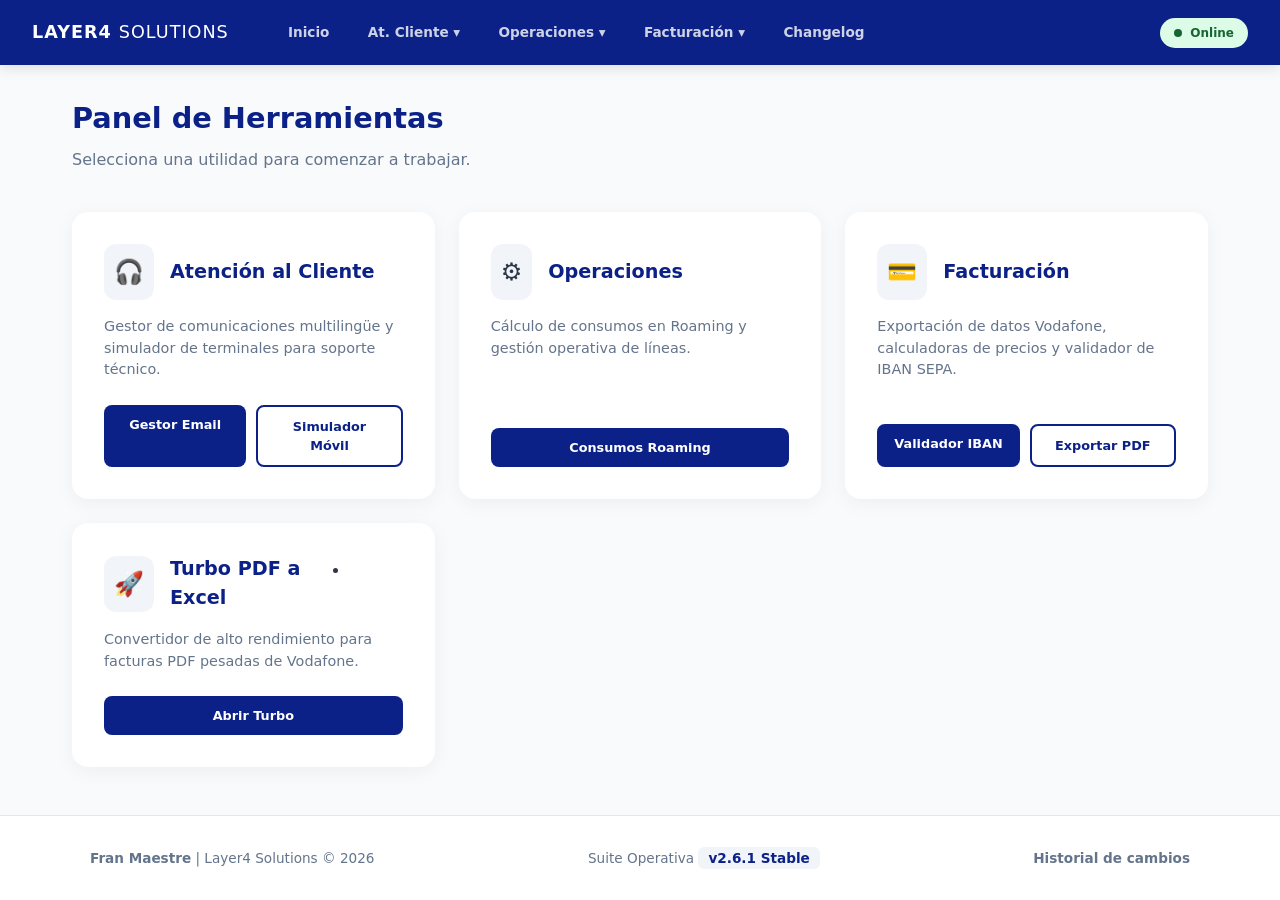
==== commit 6d59ffa2: "Enhance index.html with new styles and updates Added styles for changelog badges and marked Turbo PD" ====
--- a/index.html
+++ b/index.html
@@ -7,6 +7,35 @@
     <link rel="manifest" href="manifest.json">
     
     <link rel="stylesheet" href="style/style.css"> <link rel="stylesheet" href="style/index.css"> </head>
+    <style>
+        /* --- ESTILOS DE ETIQUETAS (CHANGELOG) --- */
+        .badge {
+            padding: 3px 8px;
+            border-radius: 4px;
+            color: white;
+            font-size: 0.7rem;
+            font-weight: 700;
+            text-transform: uppercase;
+            margin-right: 10px;
+            display: inline-block;
+        }
+        
+        .new { background-color: var(--accent-new); }
+        .fix { background-color: var(--accent-fix); }
+        .upd { background-color: var(--accent-upd); }
+        
+        /* También asegúrate de que el historial tenga este estilo para que no se vea pegado */
+        .change-list {
+            list-style: none;
+            padding: 0;
+        }
+        
+        .change-list li {
+            margin-bottom: 12px;
+            display: flex;
+            align-items: center;
+        }
+    </style>
 <body>
 
     <div id="nav-placeholder"></div>
@@ -57,6 +86,7 @@
                 <div class="card-header">
                     <span class="card-icon">🚀</span>
                     <h3>Turbo PDF a Excel</h3>
+                    <li><span class="badge new">Nuevo</span>
                 </div>
                 <p>Convertidor de alto rendimiento para facturas PDF pesadas de Vodafone.</p>
                 <div class="btn-group">
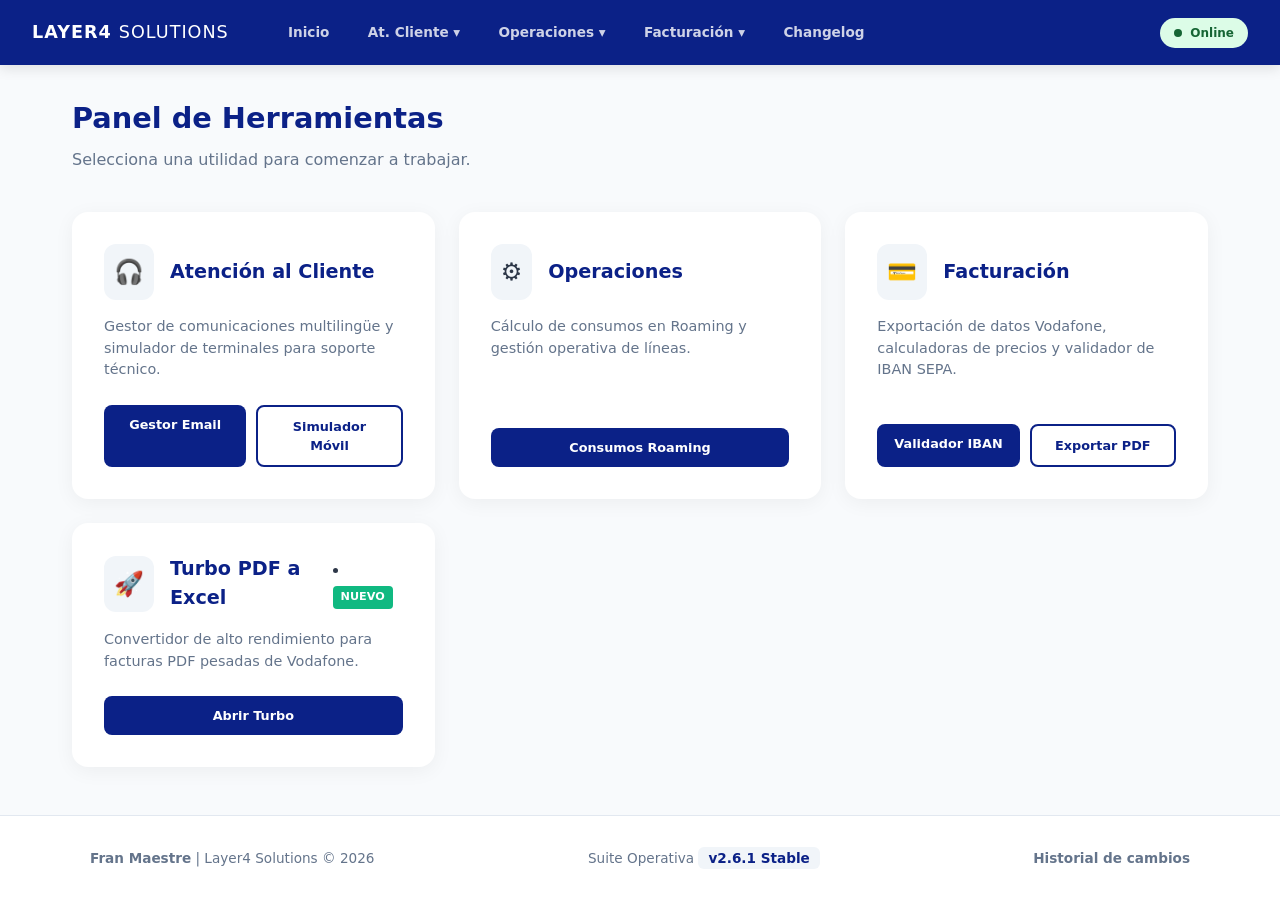
==== commit 246ceb63: "Enhance styles with CSS variables and badges Added CSS variables for styling and improved badge styl" ====
--- a/index.html
+++ b/index.html
@@ -9,6 +9,13 @@
     <link rel="stylesheet" href="style/style.css"> <link rel="stylesheet" href="style/index.css"> </head>
     <style>
         /* --- ESTILOS DE ETIQUETAS (CHANGELOG) --- */
+        :root {
+            --accent: #10b981;
+            --accent-new: #10b981;
+            --accent-fix: #f56565;
+            --accent-upd: #4299e1
+        }
+        
         .badge {
             padding: 3px 8px;
             border-radius: 4px;
